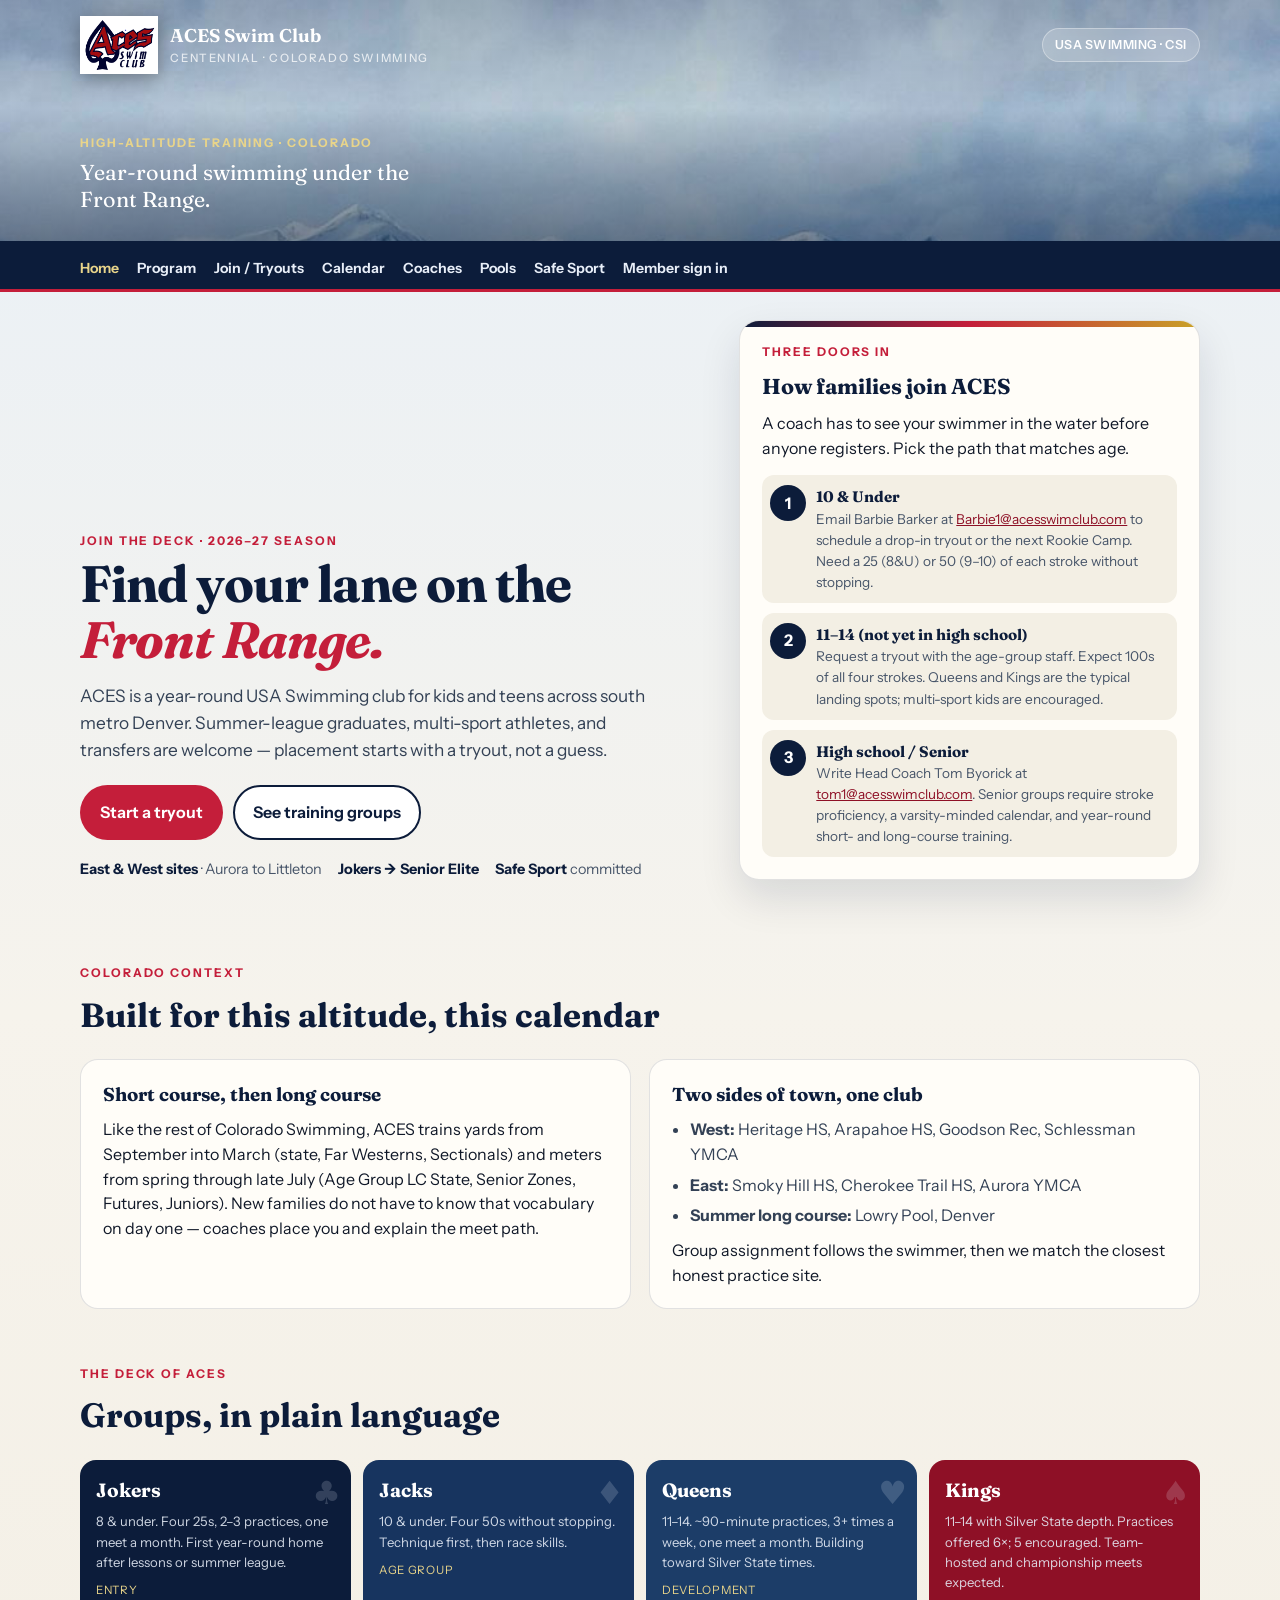
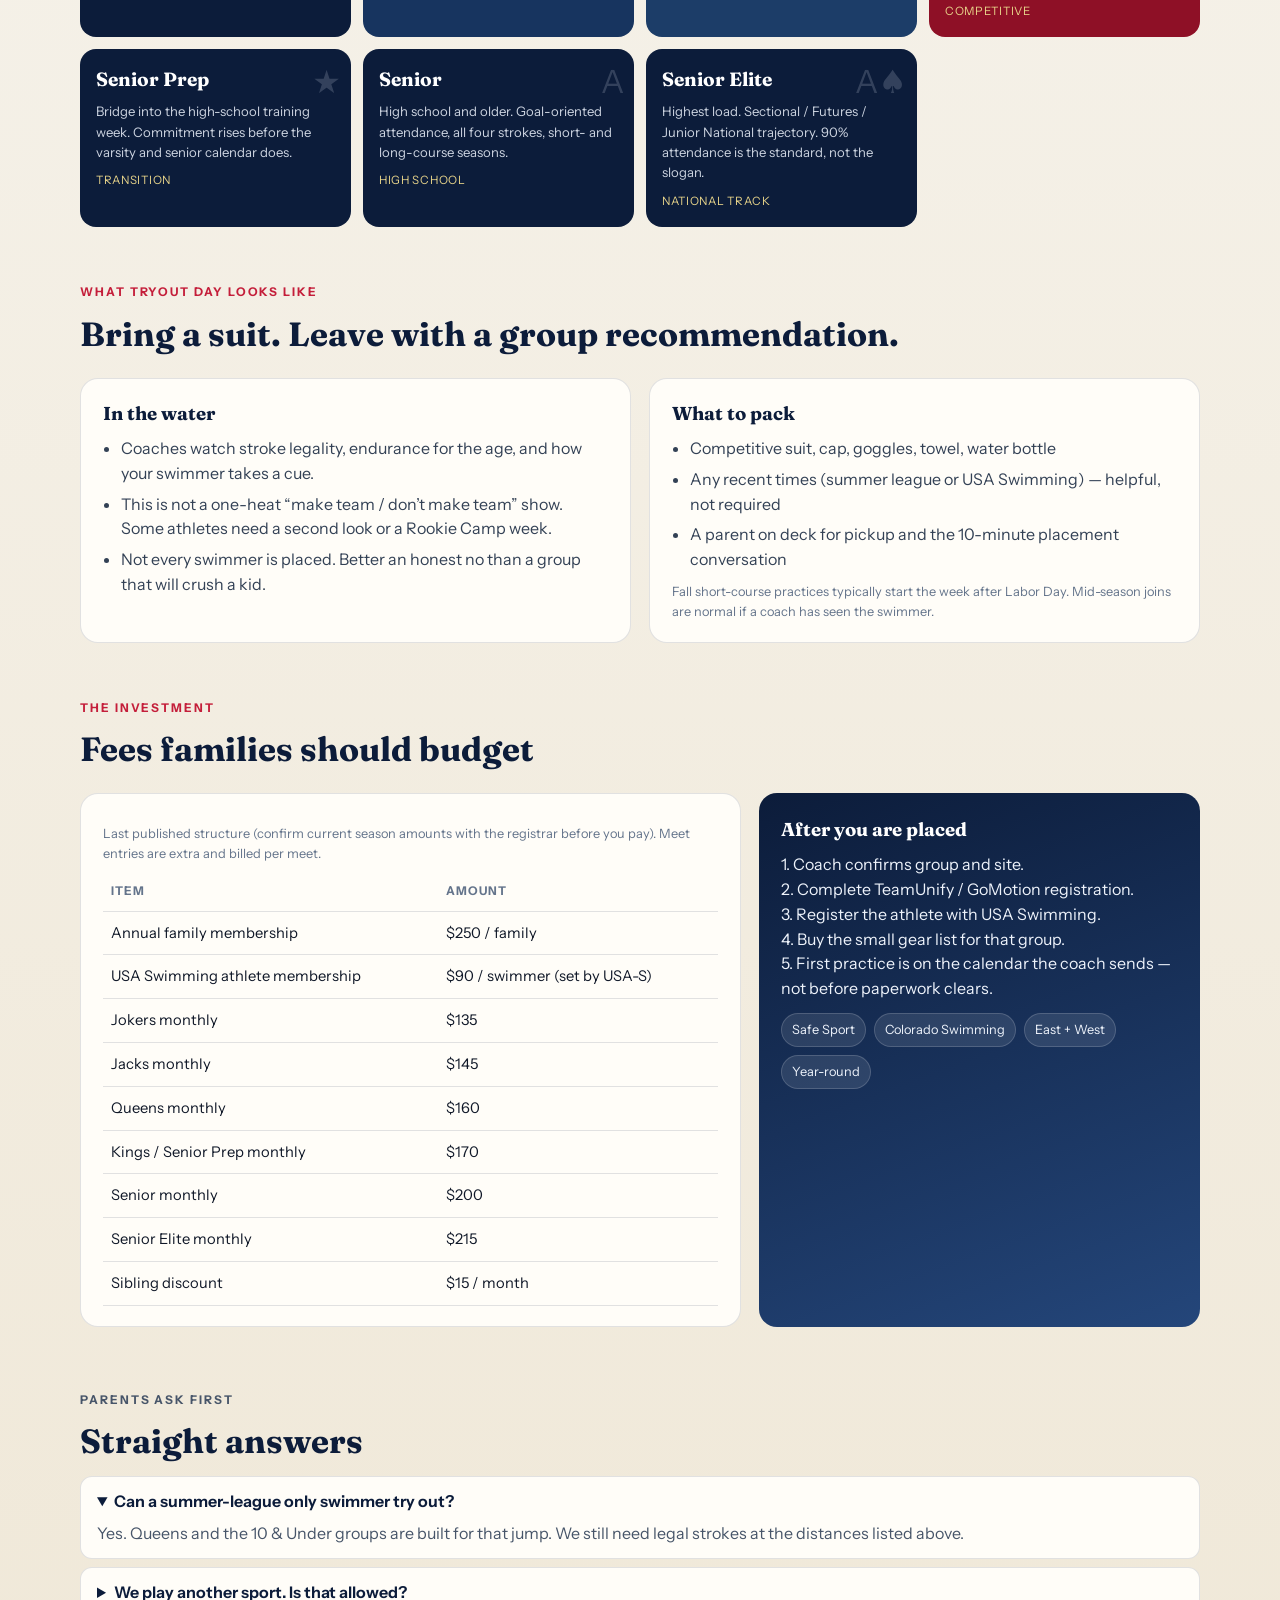
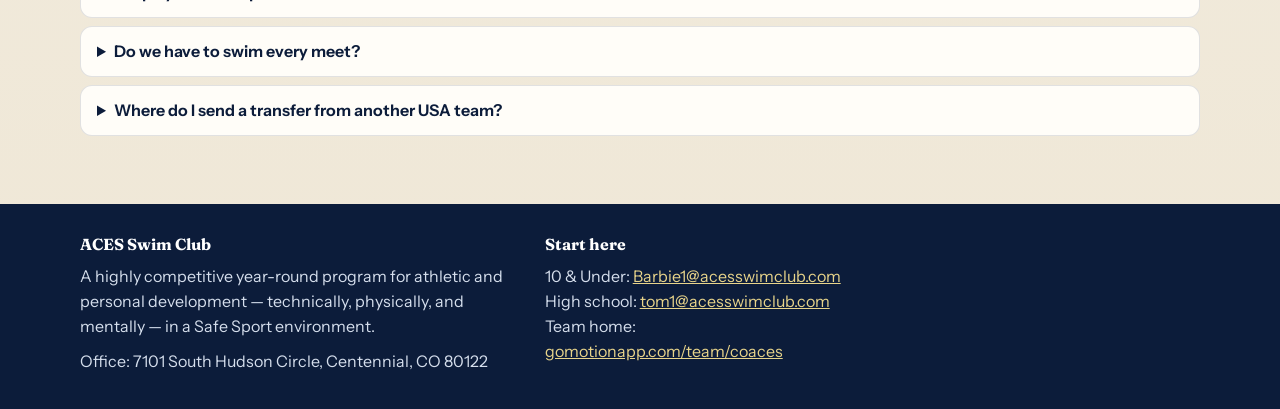
==== ACES-join-tryouts.html @ 393eba99 "New pages" ====
<!DOCTYPE html>
<html lang="en">
<head>
  <meta charset="UTF-8" />
  <meta name="viewport" content="width=device-width, initial-scale=1" />
  <title>Join / Tryouts · ACES Swim Club · Centennial, Colorado</title>
  <link rel="preconnect" href="https://fonts.googleapis.com" />
  <link rel="preconnect" href="https://fonts.gstatic.com" crossorigin />
  <link href="https://fonts.googleapis.com/css2?family=Instrument+Sans:ital,wght@0,400;0,500;0,600;0,700;1,400&family=Fraunces:opsz,wght@9..144,500;9..144,650&display=swap" rel="stylesheet" />
  <link rel="stylesheet" href="aces.css" />
</head>
<body>
  <div class="skyline">
    <div class="wrap topbar">
      <a class="brand" href="https://www.gomotionapp.com/team/coaces/page/home">
        <img class="ace-logo" src="aces.png" alt="ACES Swim Club logo" />
        <div class="brand-name">ACES Swim Club<span>Centennial · Colorado Swimming</span></div>
      </a>
      <div class="chip">USA Swimming · CSI</div>
    </div>
    <div class="wrap banner-copy">
      <p class="section-kicker">High-altitude training · Colorado</p>
      <p>Year-round swimming under the Front Range.</p>
    </div>
  </div>

    <nav class="site-nav" aria-label="Primary">
    <ul class="wrap">
      <li><a href="home.html" aria-current="page">Home</a></li>
      <li><a href="program.html">Program</a></li>
      <li><a href="ACES-Join-Tryouts.html">Join / Tryouts</a></li>
      <li><a href="#calendar">Calendar</a></li>
      <li><a href="coaches.html">Coaches</a></li>
      <li><a href="pools.html">Pools</a></li>
      <li><a href="safe-sport.html">Safe Sport</a></li>
      <li><a href="https://www.gomotionapp.com/team/coaces/page/home">Member sign in</a></li>
    </ul>
  </nav>

  
  <header class="wrap hero">
    <div>
      <p class="section-kicker">Join the deck · 2026–27 season</p>
      <h1>Find your lane on the <em>Front Range.</em></h1>
      <p class="lede">ACES is a year-round USA Swimming club for kids and teens across south metro Denver. Summer-league graduates, multi-sport athletes, and transfers are welcome — placement starts with a tryout, not a guess.</p>
      <div class="cta-row">
        <a class="btn btn-primary" href="#paths">Start a tryout</a>
        <a class="btn btn-ghost" href="#groups">See training groups</a>
      </div>
      <div class="meta">
        <span><strong>East &amp; West sites</strong> · Aurora to Littleton</span>
        <span><strong>Jokers → Senior Elite</strong></span>
        <span><strong>Safe Sport</strong> committed</span>
      </div>
    </div>

    <aside class="try-card" id="paths">
      <p class="section-kicker">Three doors in</p>
      <h2>How families join ACES</h2>
      <p>A coach has to see your swimmer in the water before anyone registers. Pick the path that matches age.</p>
      <div class="path">
        <article>
          <div class="num">1</div>
          <div>
            <h3>10 &amp; Under</h3>
            <p>Email Barbie Barker at <a href="mailto:Barbie1@acesswimclub.com">Barbie1@acesswimclub.com</a> to schedule a drop-in tryout or the next Rookie Camp. Need a 25 (8&amp;U) or 50 (9–10) of each stroke without stopping.</p>
          </div>
        </article>
        <article>
          <div class="num">2</div>
          <div>
            <h3>11–14 (not yet in high school)</h3>
            <p>Request a tryout with the age-group staff. Expect 100s of all four strokes. Queens and Kings are the typical landing spots; multi-sport kids are encouraged.</p>
          </div>
        </article>
        <article>
          <div class="num">3</div>
          <div>
            <h3>High school / Senior</h3>
            <p>Write Head Coach Tom Byorick at <a href="mailto:tom1@acesswimclub.com">tom1@acesswimclub.com</a>. Senior groups require stroke proficiency, a varsity-minded calendar, and year-round short- and long-course training.</p>
          </div>
        </article>
      </div>
    </aside>
  </header>

  <section class="wrap" id="ready">
    <p class="section-kicker">Colorado context</p>
    <h2 class="sec">Built for this altitude, this calendar</h2>
    <div class="split">
      <article class="panel">
        <h3>Short course, then long course</h3>
        <p>Like the rest of Colorado Swimming, ACES trains yards from September into March (state, Far Westerns, Sectionals) and meters from spring through late July (Age Group LC State, Senior Zones, Futures, Juniors). New families do not have to know that vocabulary on day one — coaches place you and explain the meet path.</p>
      </article>
      <article class="panel">
        <h3>Two sides of town, one club</h3>
        <ul>
          <li><strong>West:</strong> Heritage HS, Arapahoe HS, Goodson Rec, Schlessman YMCA</li>
          <li><strong>East:</strong> Smoky Hill HS, Cherokee Trail HS, Aurora YMCA</li>
          <li><strong>Summer long course:</strong> Lowry Pool, Denver</li>
        </ul>
        <p style="margin-top:10px">Group assignment follows the swimmer, then we match the closest honest practice site.</p>
      </article>
    </div>
  </section>

  <section class="wrap" id="groups">
    <p class="section-kicker">The deck of ACES</p>
    <h2 class="sec">Groups, in plain language</h2>
    <div class="groups">
      <article class="g"><span class="suit">♣</span><h3>Jokers</h3><p>8 &amp; under. Four 25s, 2–3 practices, one meet a month. First year-round home after lessons or summer league.</p><span class="tag">Entry</span></article>
      <article class="g"><span class="suit">♦</span><h3>Jacks</h3><p>10 &amp; under. Four 50s without stopping. Technique first, then race skills.</p><span class="tag">Age group</span></article>
      <article class="g"><span class="suit">♥</span><h3>Queens</h3><p>11–14. ~90-minute practices, 3+ times a week, one meet a month. Building toward Silver State times.</p><span class="tag">Development</span></article>
      <article class="g"><span class="suit">♠</span><h3>Kings</h3><p>11–14 with Silver State depth. Practices offered 6×; 5 encouraged. Team-hosted and championship meets expected.</p><span class="tag">Competitive</span></article>
      <article class="g"><span class="suit">★</span><h3>Senior Prep</h3><p>Bridge into the high-school training week. Commitment rises before the varsity and senior calendar does.</p><span class="tag">Transition</span></article>
      <article class="g"><span class="suit">A</span><h3>Senior</h3><p>High school and older. Goal-oriented attendance, all four strokes, short- and long-course seasons.</p><span class="tag">High school</span></article>
      <article class="g"><span class="suit">A♠</span><h3>Senior Elite</h3><p>Highest load. Sectional / Futures / Junior National trajectory. 90% attendance is the standard, not the slogan.</p><span class="tag">National track</span></article>
    </div>
  </section>

  <section class="wrap" id="tryout">
    <p class="section-kicker">What tryout day looks like</p>
    <h2 class="sec">Bring a suit. Leave with a group recommendation.</h2>
    <div class="split">
      <article class="panel">
        <h3>In the water</h3>
        <ul>
          <li>Coaches watch stroke legality, endurance for the age, and how your swimmer takes a cue.</li>
          <li>This is not a one-heat “make team / don’t make team” show. Some athletes need a second look or a Rookie Camp week.</li>
          <li>Not every swimmer is placed. Better an honest no than a group that will crush a kid.</li>
        </ul>
      </article>
      <article class="panel">
        <h3>What to pack</h3>
        <ul>
          <li>Competitive suit, cap, goggles, towel, water bottle</li>
          <li>Any recent times (summer league or USA Swimming) — helpful, not required</li>
          <li>A parent on deck for pickup and the 10-minute placement conversation</li>
        </ul>
        <p class="fine">Fall short-course practices typically start the week after Labor Day. Mid-season joins are normal if a coach has seen the swimmer.</p>
      </article>
    </div>
  </section>

  <section class="wrap" id="cost">
    <p class="section-kicker">The investment</p>
    <h2 class="sec">Fees families should budget</h2>
    <div class="sites">
      <article class="panel">
        <p class="fine">Last published structure (confirm current season amounts with the registrar before you pay). Meet entries are extra and billed per meet.</p>
        <table>
          <thead><tr><th>Item</th><th>Amount</th></tr></thead>
          <tbody>
            <tr><td>Annual family membership</td><td>$250 / family</td></tr>
            <tr><td>USA Swimming athlete membership</td><td>$90 / swimmer (set by USA-S)</td></tr>
            <tr><td>Jokers monthly</td><td>$135</td></tr>
            <tr><td>Jacks monthly</td><td>$145</td></tr>
            <tr><td>Queens monthly</td><td>$160</td></tr>
            <tr><td>Kings / Senior Prep monthly</td><td>$170</td></tr>
            <tr><td>Senior monthly</td><td>$200</td></tr>
            <tr><td>Senior Elite monthly</td><td>$215</td></tr>
            <tr><td>Sibling discount</td><td>$15 / month</td></tr>
          </tbody>
        </table>
      </article>
      <aside class="map-note">
        <h3>After you are placed</h3>
        <p>1. Coach confirms group and site.<br />2. Complete TeamUnify / GoMotion registration.<br />3. Register the athlete with USA Swimming.<br />4. Buy the small gear list for that group.<br />5. First practice is on the calendar the coach sends — not before paperwork clears.</p>
        <div class="pills">
          <span>Safe Sport</span>
          <span>Colorado Swimming</span>
          <span>East + West</span>
          <span>Year-round</span>
        </div>
      </aside>
    </div>
  </section>

  <section class="wrap faq" id="faq">
    <p class="section-kicker">Parents ask first</p>
    <h2 class="sec">Straight answers</h2>
    <details open>
      <summary>Can a summer-league only swimmer try out?</summary>
      <p>Yes. Queens and the 10 &amp; Under groups are built for that jump. We still need legal strokes at the distances listed above.</p>
    </details>
    <details>
      <summary>We play another sport. Is that allowed?</summary>
      <p>Age-group coaches expect you to say so up front. Queens in particular welcomes multi-sport athletes. Senior Elite is a different contract — year-round swimming is the job.</p>
    </details>
    <details>
      <summary>Do we have to swim every meet?</summary>
      <p>Most groups plan on about one meet a month. Kings and senior groups also expect team-hosted meets and championships. Coaches will not surprise you with a hidden travel circuit on week one.</p>
    </details>
    <details>
      <summary>Where do I send a transfer from another USA team?</summary>
      <p>Same tryout path, plus your current club’s blessing to unattach / transfer. High schoolers start with Tom.</p>
    </details>
  </section>

  <footer>
    <div class="wrap foot">
      <div>
        <h4>ACES Swim Club</h4>
        <p>A highly competitive year-round program for athletic and personal development — technically, physically, and mentally — in a Safe Sport environment.</p>
        <p style="margin-top:10px">Office: 7101 South Hudson Circle, Centennial, CO 80122</p>
      </div>
      <div>
        <h4>Start here</h4>
        <p>10 &amp; Under: <a href="mailto:Barbie1@acesswimclub.com">Barbie1@acesswimclub.com</a><br />
        High school: <a href="mailto:tom1@acesswimclub.com">tom1@acesswimclub.com</a><br />
        Team home: <a href="https://www.gomotionapp.com/team/coaces/page/home">gomotionapp.com/team/coaces</a></p>
      </div>
      
    </div>
  </footer>
</body>
</html>
---- aces.css ----
/* ACES Swim Club shared styles
   Link on every custom HTML page:
   <link rel="stylesheet" href="aces.css" />
   Plus the Google Fonts line used in the page head.

   Assets expected beside this file:
   aces.png
   rocky-mountains.jpg
*/

:root {
  --navy: #0c1c3a;
  --navy-2: #152a52;
  --ink: #101828;
  --red: #c41e3a;
  --red-deep: #8e1026;
  --gold: #c9a227;
  --gold-soft: #e8d48a;
  --sky: #d7e6f4;
  --snow: #f6f3ec;
  --paper: #fffdf8;
  --line: rgba(12, 28, 58, 0.12);
  --shadow: 0 18px 40px rgba(12, 28, 58, 0.12);
  --banner: url("rocky-mountains.jpg");
}

* { box-sizing: border-box; margin: 0; padding: 0; }
html { scroll-behavior: smooth; }
body {
  font-family: "Instrument Sans", system-ui, sans-serif;
  color: var(--ink);
  background:
    radial-gradient(1200px 400px at 80% -10%, rgba(201, 162, 39, 0.18), transparent 60%),
    linear-gradient(180deg, #e8f0f8 0%, var(--snow) 28%, #efe7d6 100%);
  line-height: 1.55;
}
a { color: var(--red-deep); }
img { max-width: 100%; }
.wrap { width: min(1120px, calc(100% - 32px)); margin-inline: auto; }

/* Banner + brand */
.skyline {
  position: relative;
  overflow: hidden;
  border-bottom: 4px solid var(--navy);
  min-height: 220px;
  background: #1a3358 var(--banner) center 40% / cover no-repeat;
}
.skyline.skyline-short { min-height: 140px; }
.skyline:after {
  content: "";
  position: absolute;
  inset: 0;
  background: linear-gradient(180deg, rgba(12,28,58,0.28) 0%, rgba(12,28,58,0.12) 45%, rgba(12,28,58,0.55) 100%);
  pointer-events: none;
}
.topbar {
  position: relative;
  z-index: 1;
  display: flex;
  align-items: center;
  justify-content: space-between;
  padding: 16px 0 12px;
  color: #fff;
}
.brand {
  display: flex;
  gap: 12px;
  align-items: center;
  text-decoration: none;
  color: inherit;
}
.ace-logo {
  height: 58px;
  width: auto;
  display: block;
  filter: drop-shadow(0 4px 10px rgba(0,0,0,0.35));
  background: transparent;
}
.brand-name { font-family: Fraunces, serif; font-size: 1.15rem; font-weight: 650; }
.brand-name span {
  display: block;
  font-family: "Instrument Sans", sans-serif;
  font-size: 0.72rem;
  font-weight: 500;
  letter-spacing: 0.14em;
  text-transform: uppercase;
  opacity: 0.75;
}
.chip {
  background: rgba(255,255,255,0.18);
  border: 1px solid rgba(255,255,255,0.35);
  color: #fff;
  padding: 6px 12px;
  border-radius: 999px;
  font-size: 0.78rem;
  font-weight: 600;
  letter-spacing: 0.04em;
  text-transform: uppercase;
  backdrop-filter: blur(8px);
}
.banner-copy {
  position: relative;
  z-index: 1;
  padding: 48px 0 28px;
}
.banner-copy .section-kicker { color: var(--gold-soft); }
.banner-copy p:last-child {
  font-family: Fraunces, serif;
  color: #fff;
  font-size: 1.35rem;
  max-width: 24rem;
  line-height: 1.25;
  margin-top: 4px;
}

/* Site nav used on inner pages */
.site-nav {
  background: var(--navy);
  border-bottom: 3px solid var(--red);
}
.site-nav ul {
  list-style: none;
  display: flex;
  flex-wrap: wrap;
  gap: 4px 18px;
  padding: 10px 0;
}
.site-nav a {
  color: #e8eef8;
  text-decoration: none;
  font-size: 0.88rem;
  font-weight: 650;
}
.site-nav a[aria-current="page"],
.site-nav a:hover { color: var(--gold-soft); }

/* Type + buttons */
h1 {
  font-family: Fraunces, serif;
  font-size: clamp(2.2rem, 4vw, 3.6rem);
  line-height: 1.08;
  color: var(--navy);
  letter-spacing: -0.02em;
}
h1 em { font-style: italic; color: var(--red); }
h2, h3, h4 { font-family: Fraunces, serif; color: var(--navy); }
.lede { margin-top: 16px; font-size: 1.08rem; max-width: 36rem; color: #334155; }
.cta-row { display: flex; flex-wrap: wrap; gap: 10px; margin-top: 22px; }
.btn {
  display: inline-flex;
  align-items: center;
  justify-content: center;
  gap: 8px;
  padding: 13px 18px;
  border-radius: 999px;
  font-weight: 650;
  text-decoration: none;
  border: 2px solid transparent;
  transition: transform .15s ease, background .15s ease;
}
.btn:hover { transform: translateY(-1px); }
.btn-primary { background: var(--red); color: #fff; }
.btn-primary:hover { background: var(--red-deep); color: #fff; }
.btn-ghost { background: #fff; color: var(--navy); border-color: var(--navy); }
.meta { margin-top: 18px; display: flex; flex-wrap: wrap; gap: 16px; font-size: 0.9rem; color: #475569; }
.meta strong { color: var(--navy); }

.hero {
  padding: 28px 0 56px;
  display: grid;
  grid-template-columns: 1.15fr 0.85fr;
  gap: 36px;
  align-items: end;
}

/* Cards */
.try-card,
.panel {
  background: var(--paper);
  border: 1px solid var(--line);
  border-radius: 18px;
  padding: 20px 22px;
}
.try-card {
  border-radius: 20px;
  box-shadow: var(--shadow);
  padding: 22px;
  position: relative;
  overflow: hidden;
}
.try-card:before {
  content: "";
  position: absolute;
  inset: 0 auto auto 0;
  width: 100%;
  height: 6px;
  background: linear-gradient(90deg, var(--navy), var(--red), var(--gold));
}
.try-card h2 { font-size: 1.35rem; margin: 8px 0; }
.panel h3 { margin-bottom: 8px; }
.panel ul { padding-left: 1.1rem; color: #334155; }
.panel li { margin: 6px 0; }

.path { display: grid; gap: 10px; margin-top: 14px; }
.path article {
  display: grid;
  grid-template-columns: 36px 1fr;
  gap: 10px;
  align-items: start;
  padding: 10px 8px;
  border-radius: 12px;
  background: #f3efe4;
}
.num {
  width: 36px;
  height: 36px;
  border-radius: 50%;
  background: var(--navy);
  color: #fff;
  display: grid;
  place-items: center;
  font-weight: 700;
}
.path h3 { font-size: 0.95rem; }
.path p { font-size: 0.85rem; color: #475569; }

section { padding: 28px 0; }
.section-kicker {
  font-size: 0.75rem;
  letter-spacing: 0.16em;
  text-transform: uppercase;
  font-weight: 700;
  color: var(--red);
  margin-bottom: 6px;
}
h2.sec {
  font-family: Fraunces, serif;
  font-size: clamp(1.6rem, 3vw, 2.1rem);
  color: var(--navy);
}

.split { display: grid; grid-template-columns: 1fr 1fr; gap: 18px; margin-top: 18px; }
.sites { display: grid; grid-template-columns: 1.2fr 0.8fr; gap: 18px; margin-top: 18px; }

.groups { display: grid; grid-template-columns: repeat(4, 1fr); gap: 12px; margin-top: 18px; }
.g {
  background: var(--navy);
  color: #e8eef8;
  border-radius: 16px;
  padding: 16px;
  min-height: 168px;
  position: relative;
  overflow: hidden;
}
.g:nth-child(2) { background: #17345f; }
.g:nth-child(3) { background: #1c3d68; }
.g:nth-child(4) { background: var(--red-deep); }
.g:nth-child(5),
.g:nth-child(6),
.g:nth-child(7) { background: #0c1c3a; }
.g .suit { position: absolute; right: 10px; top: 8px; opacity: 0.18; font-size: 2rem; }
.g h3 { font-size: 1.2rem; color: #fff; }
.g p { font-size: 0.82rem; margin-top: 6px; opacity: 0.88; }
.g .tag {
  display: inline-block;
  margin-top: 10px;
  font-size: 0.72rem;
  letter-spacing: 0.06em;
  text-transform: uppercase;
  color: var(--gold-soft);
}

.map-note {
  background: linear-gradient(160deg, var(--navy) 0%, #24467a 100%);
  color: #eef3fb;
  border-radius: 18px;
  padding: 22px;
}
.map-note h3 { color: #fff; margin-bottom: 8px; }
.pills { display: flex; flex-wrap: wrap; gap: 8px; margin-top: 12px; }
.pills span {
  background: rgba(255,255,255,0.1);
  border: 1px solid rgba(255,255,255,0.16);
  padding: 6px 10px;
  border-radius: 999px;
  font-size: 0.8rem;
}

table { width: 100%; border-collapse: collapse; font-size: 0.92rem; margin-top: 8px; }
th, td { text-align: left; padding: 10px 8px; border-bottom: 1px solid var(--line); }
th {
  font-size: 0.75rem;
  letter-spacing: 0.08em;
  text-transform: uppercase;
  color: #64748b;
}
.fine { font-size: 0.8rem; color: #64748b; margin-top: 10px; }

.faq details {
  background: var(--paper);
  border: 1px solid var(--line);
  border-radius: 12px;
  padding: 12px 16px;
  margin-top: 8px;
}
.faq summary { cursor: pointer; font-weight: 650; color: var(--navy); }
.faq p { margin-top: 8px; color: #475569; }

footer {
  margin-top: 40px;
  background: var(--navy);
  color: #d5deec;
  padding: 28px 0 36px;
}
footer a { color: var(--gold-soft); }
.foot { display: grid; grid-template-columns: 1.4fr 1fr 1fr; gap: 20px; }
.foot h4 { font-family: Fraunces, serif; color: #fff; margin-bottom: 8px; }

@media (max-width: 860px) {
  .hero, .split, .sites, .foot, .groups { grid-template-columns: 1fr; }
  .groups { grid-template-columns: 1fr 1fr; }
}
@media (max-width: 520px) {
  .groups { grid-template-columns: 1fr; }
}
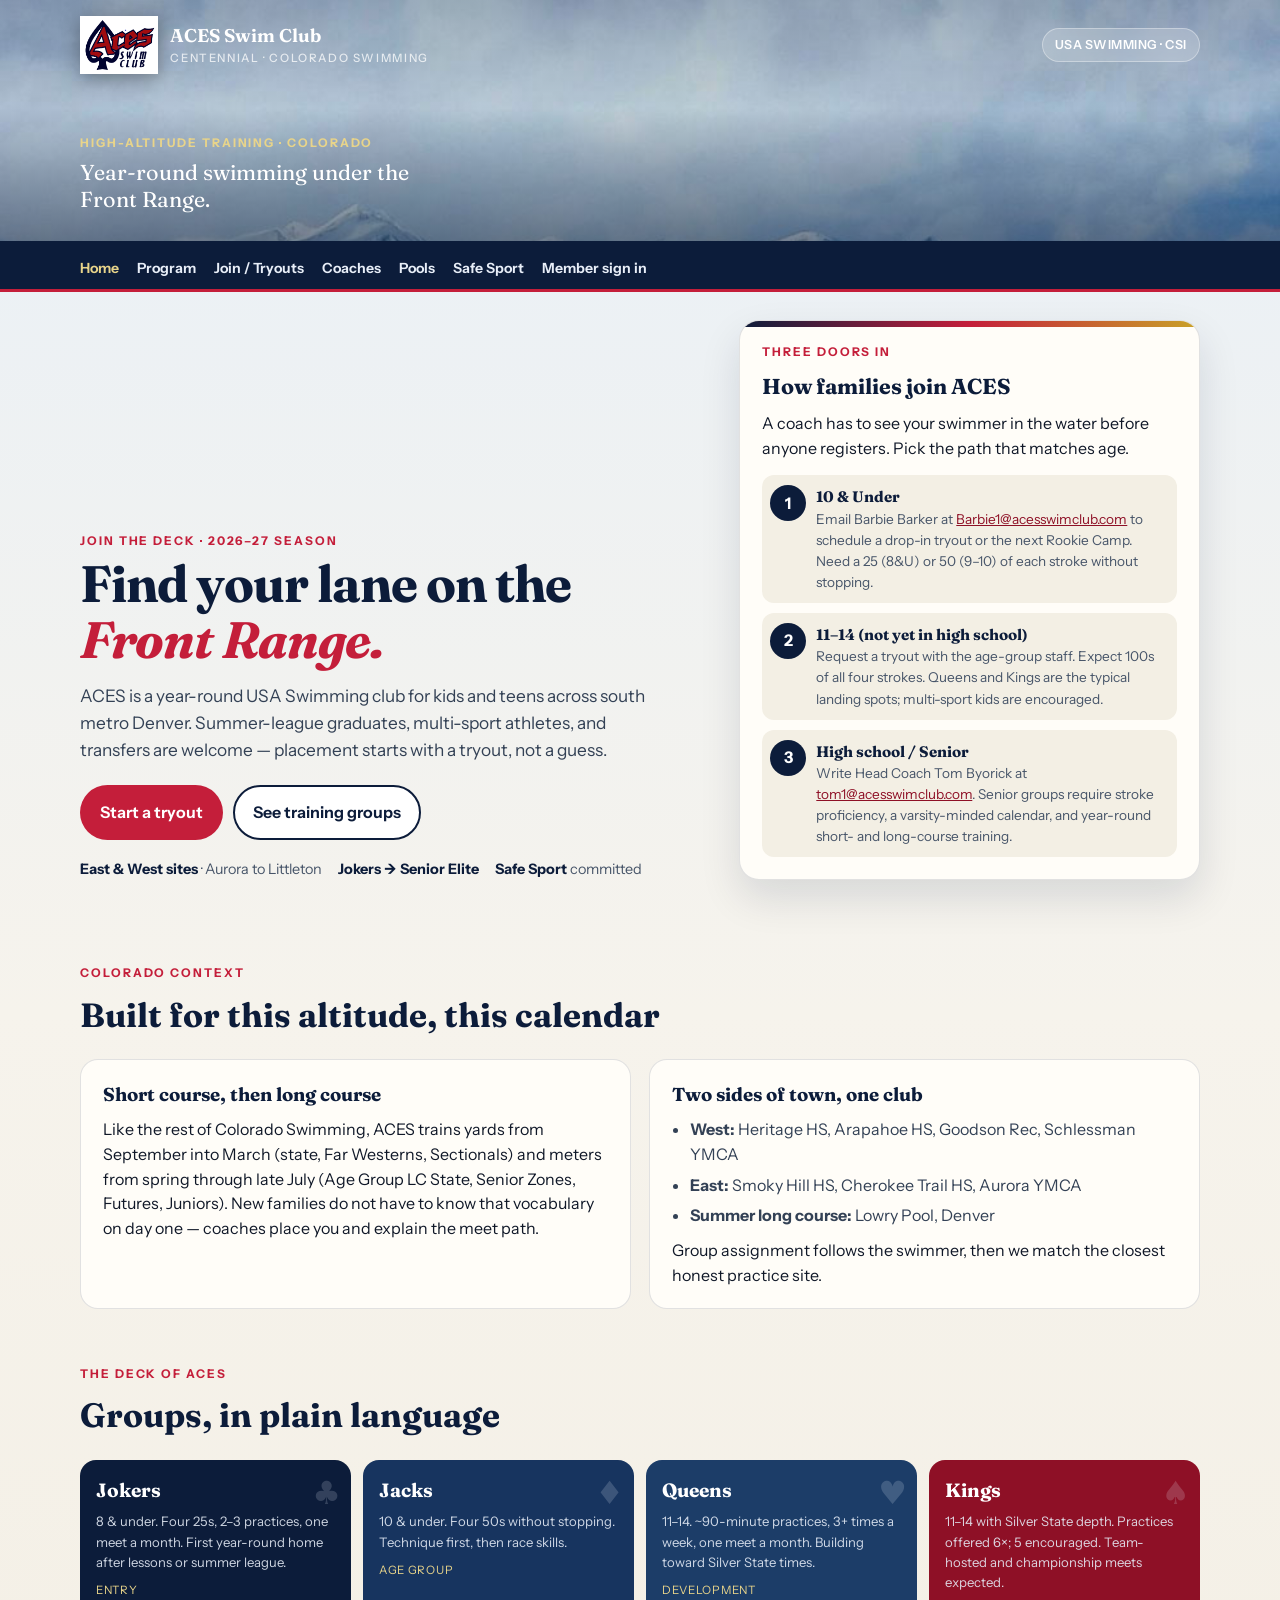
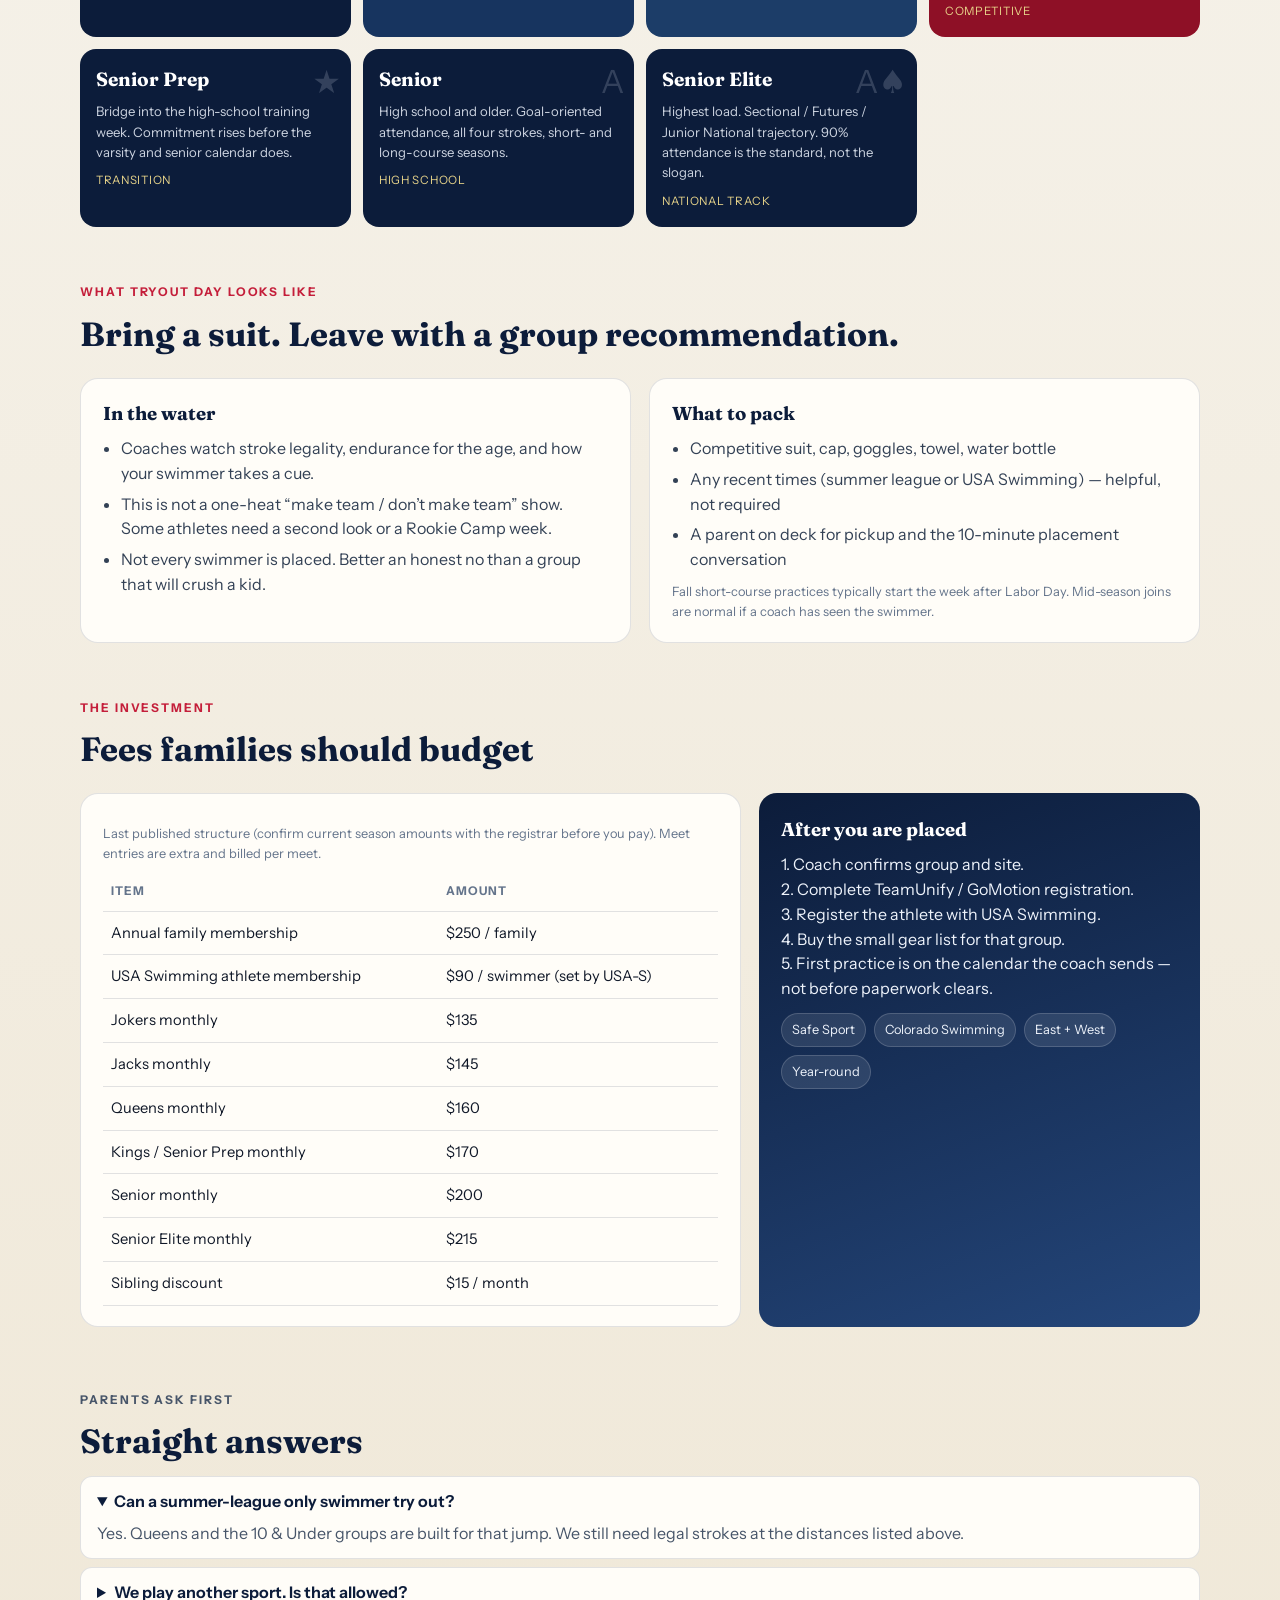
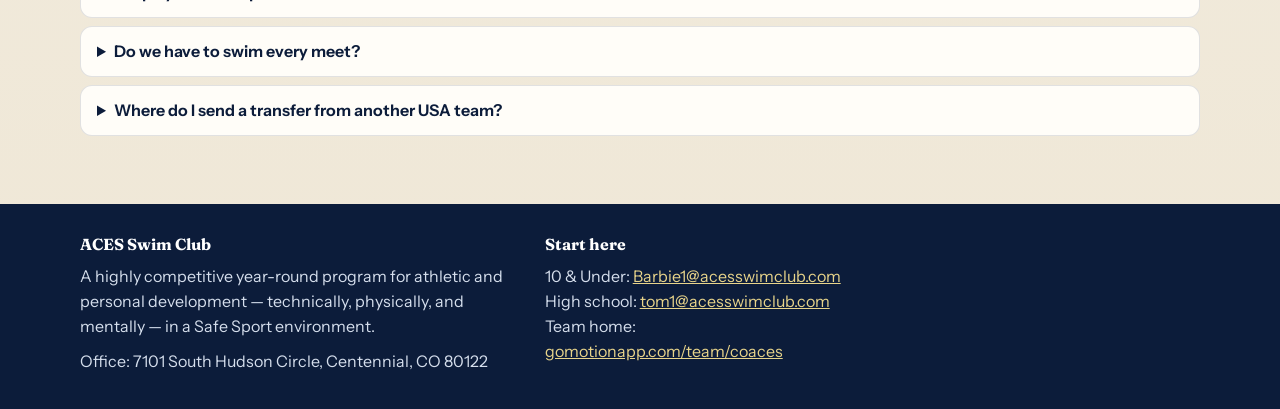
==== commit 9ee59119: "Removed calendar from menu expect home/index" ====
--- a/ACES-join-tryouts.html
+++ b/ACES-join-tryouts.html
@@ -29,7 +29,6 @@
       <li><a href="home.html" aria-current="page">Home</a></li>
       <li><a href="program.html">Program</a></li>
       <li><a href="ACES-Join-Tryouts.html">Join / Tryouts</a></li>
-      <li><a href="#calendar">Calendar</a></li>
       <li><a href="coaches.html">Coaches</a></li>
       <li><a href="pools.html">Pools</a></li>
       <li><a href="safe-sport.html">Safe Sport</a></li>
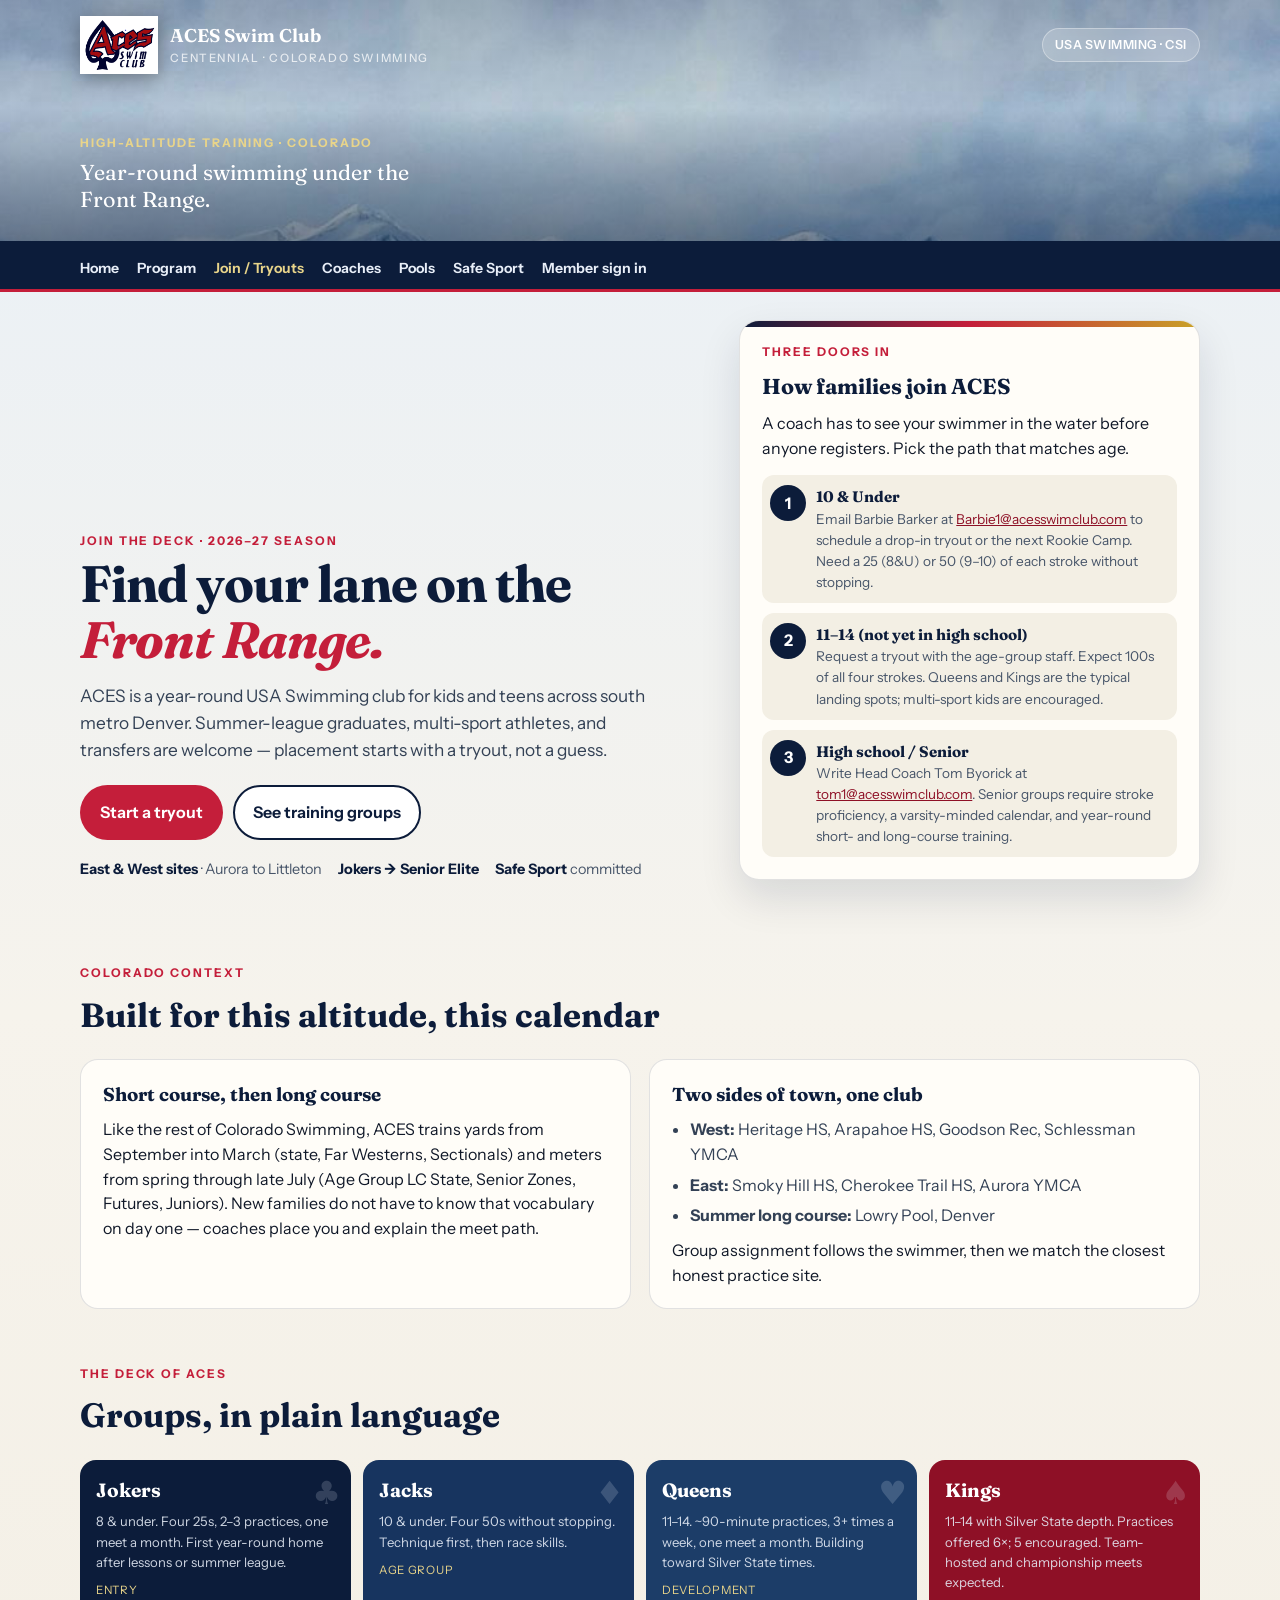
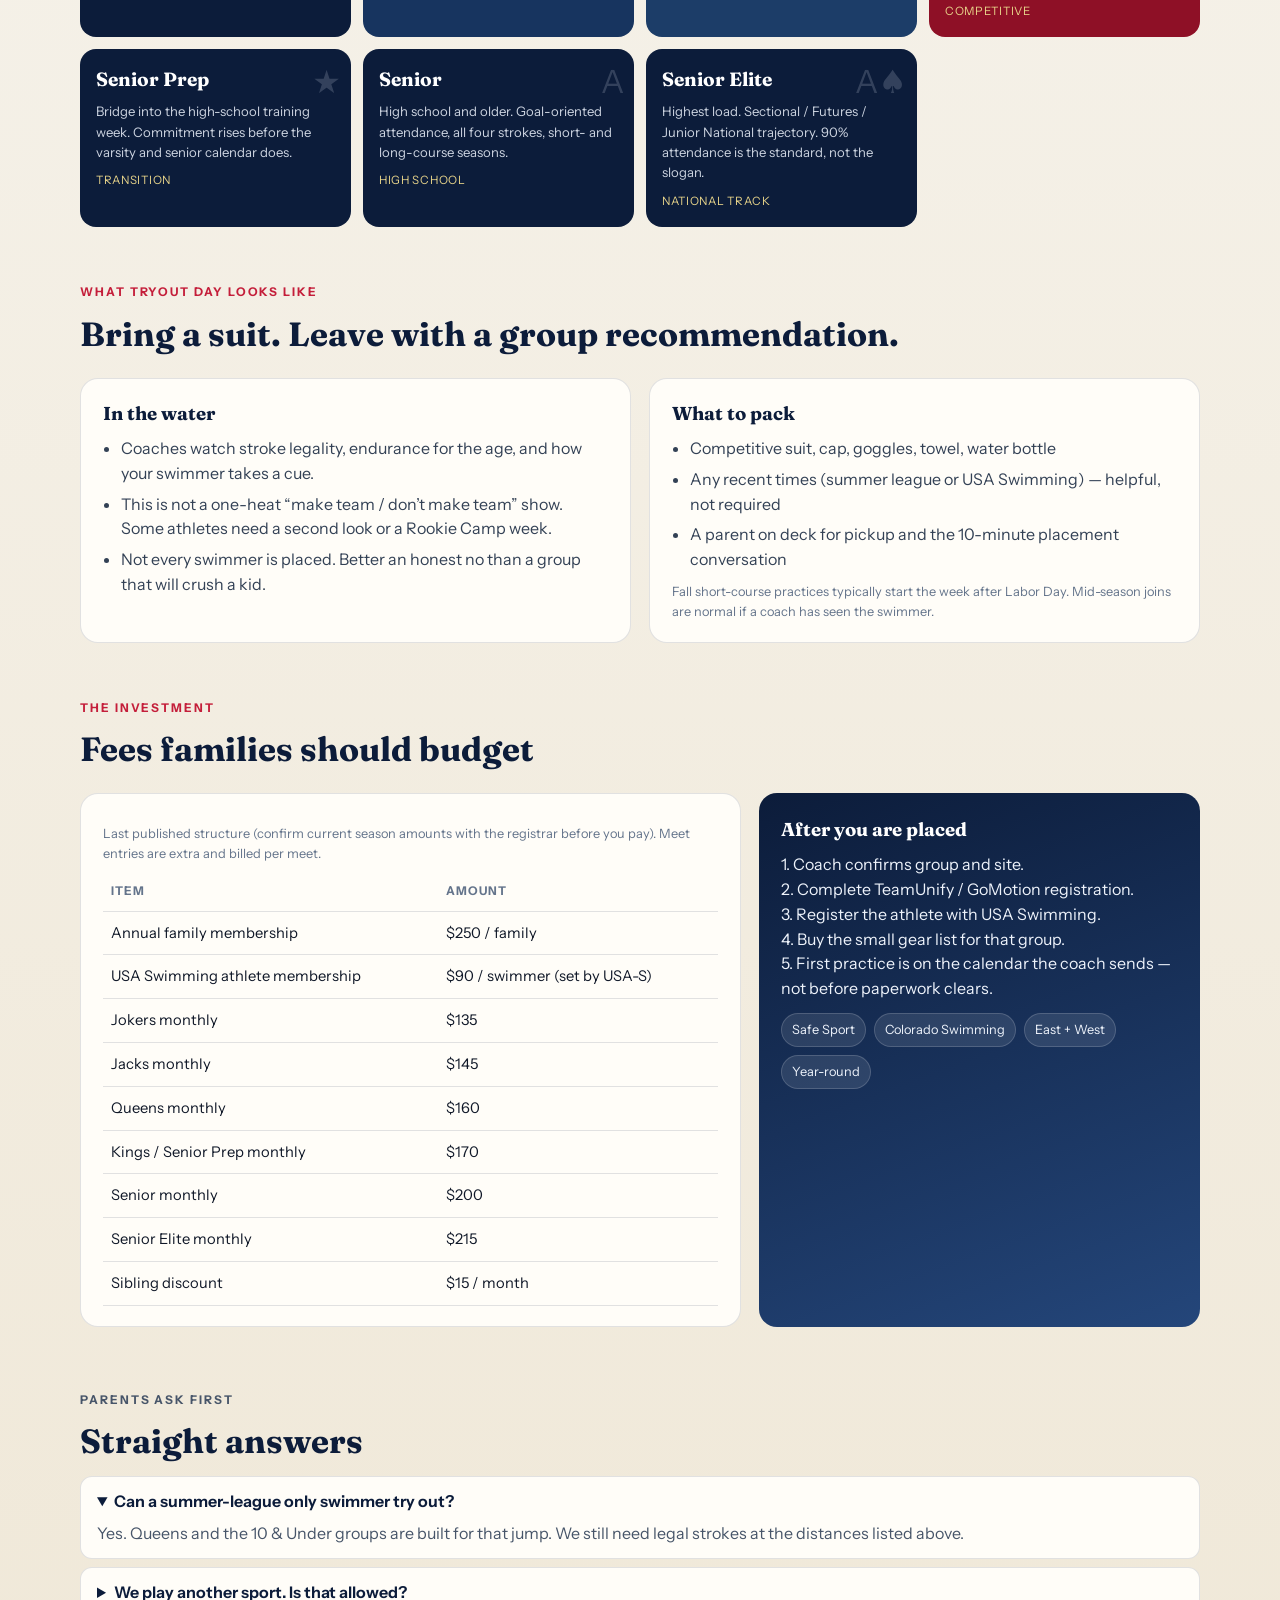
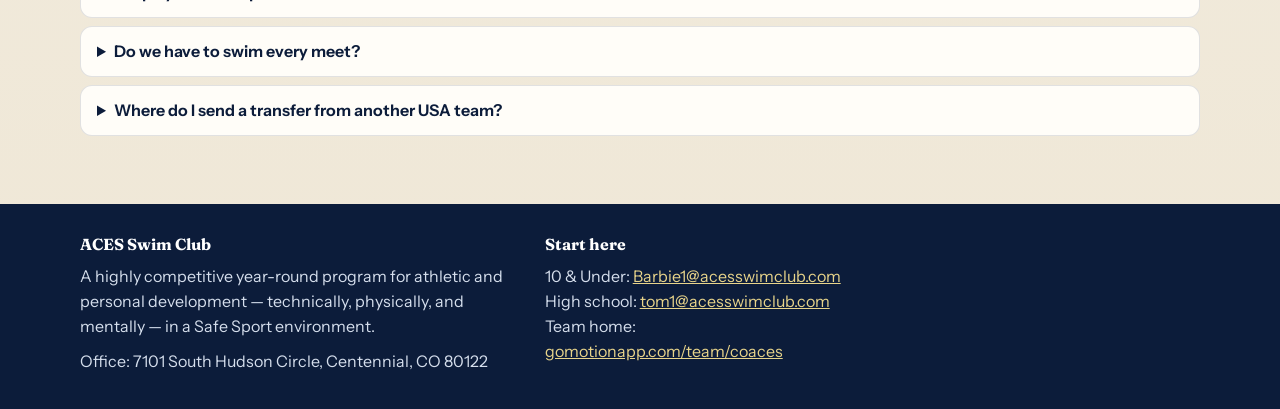
==== commit 815cb531: "Fixed menu and URL's" ====
--- a/ACES-join-tryouts.html
+++ b/ACES-join-tryouts.html
@@ -26,9 +26,9 @@
 
     <nav class="site-nav" aria-label="Primary">
     <ul class="wrap">
-      <li><a href="home.html" aria-current="page">Home</a></li>
+      <li><a href="home.html">Home</a></li>
       <li><a href="program.html">Program</a></li>
-      <li><a href="ACES-Join-Tryouts.html">Join / Tryouts</a></li>
+      <li><a href="ACES-join-tryouts.html" aria-current="page">Join / Tryouts</a></li>
       <li><a href="coaches.html">Coaches</a></li>
       <li><a href="pools.html">Pools</a></li>
       <li><a href="safe-sport.html">Safe Sport</a></li>
